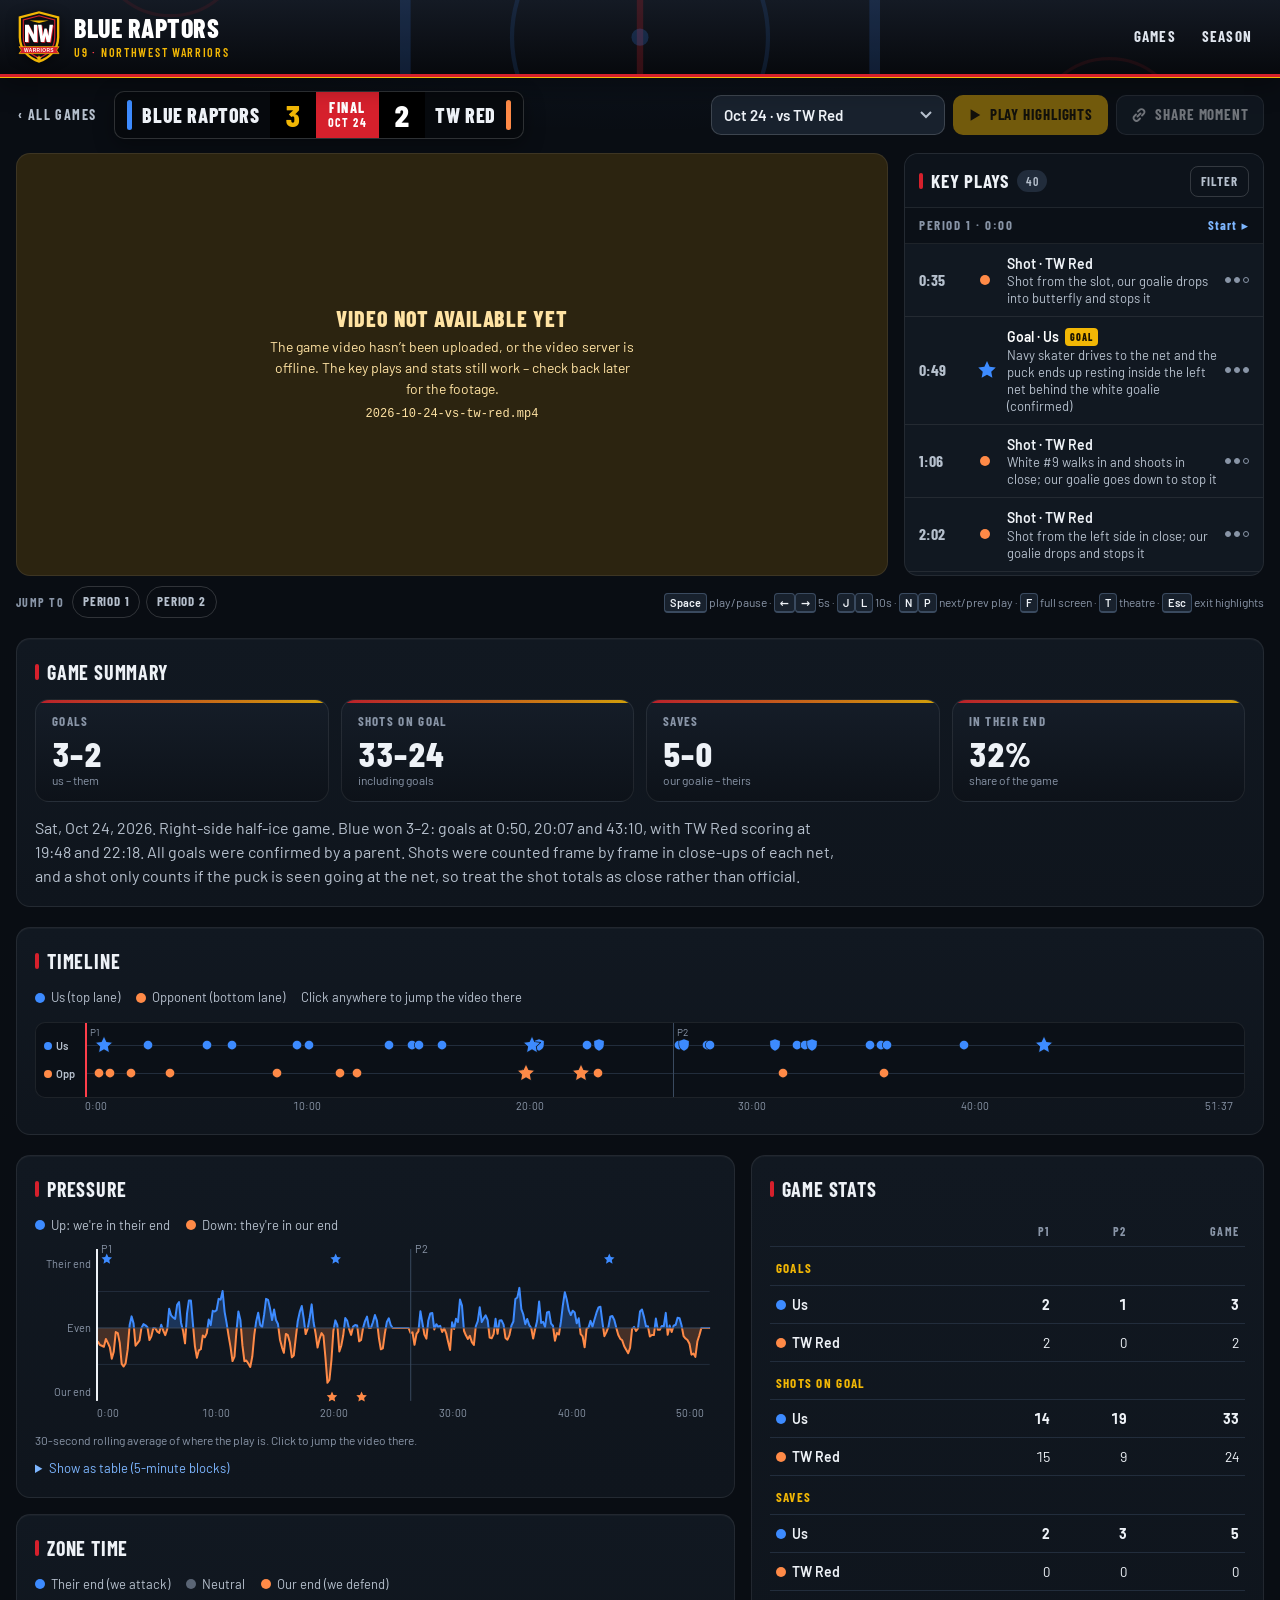
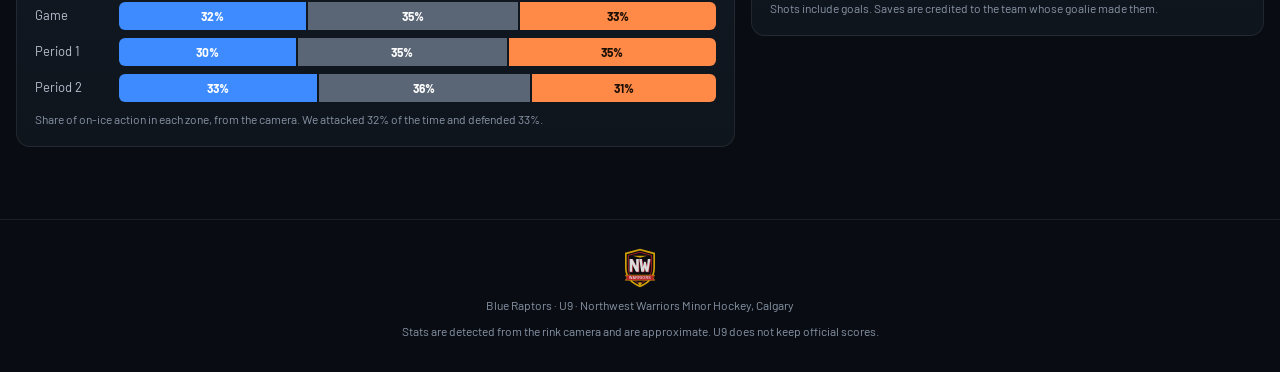
==== game.html @ 6d2de2be "Redesign playback and add Northwest Warriors branding Playback: - One control bar attached under the" ====
<!doctype html>
<html lang="en">
<head>
<meta charset="utf-8">
<meta name="viewport" content="width=device-width, initial-scale=1">
<meta name="color-scheme" content="dark">
<meta name="theme-color" content="#07090d">
<title>Game · Blue Raptors</title>
<link rel="icon" type="image/svg+xml" href="img/nw-warriors-logo.svg">
<link rel="preconnect" href="https://fonts.googleapis.com">
<link rel="preconnect" href="https://fonts.gstatic.com" crossorigin>
<link rel="stylesheet" href="https://fonts.googleapis.com/css2?family=Barlow+Condensed:wght@500;600;700;800&amp;family=Barlow:wght@400;500;600;700&amp;display=swap">
<link rel="stylesheet" href="css/style.css">
</head>
<body class="page-game">
<header class="site-header">
  <div class="wrap-wide">
    <a class="brand" href="./">
      <img class="crest" src="img/nw-warriors-logo.svg" alt="Northwest Warriors" width="46" height="54">
      <span class="brand-text">
        <span class="brand-team" data-team-name>Blue Raptors</span>
        <span class="brand-sub">U9<span class="dot">&middot;</span>Northwest Warriors</span>
      </span>
    </a>
    <nav class="nav" aria-label="Main">
      <a href="./">Games</a>
      <a href="season.html">Season</a>
    </nav>
  </div>
</header>
<main id="main" class="game-main">
  <h1 class="sr-only" id="game-title">Game</h1>
  <div class="gamebar wrap-wide">
    <a class="back" href="./">&lsaquo; All games</a>
    <div class="scorebug" id="scorebug" aria-label="Score"></div>
    <div class="gamebar-actions">
      <label class="picker"><span class="sr-only">Choose a game</span><select id="game-pick"></select></label>
      <button class="btn gold" id="btn-hl" type="button"><svg width="14" height="14" viewBox="0 0 16 16" aria-hidden="true"><path d="M3 1.5v13L14 8z" fill="currentColor"/></svg><span><span class="t-long">Play </span>highlights</span></button>
      <button class="btn" id="btn-share" type="button" title="Copy a link to this moment"><svg width="16" height="16" viewBox="0 0 16 16" aria-hidden="true"><path d="M6.5 9.5l3-3M7 4.5l1.5-1.5a2.8 2.8 0 014 4L11 8.5M9 11.5L7.5 13a2.8 2.8 0 01-4-4L5 7.5" fill="none" stroke="currentColor" stroke-width="1.8" stroke-linecap="round"/></svg><span class="t-long">Share moment</span><span class="sr-only">Share this moment</span></button>
    </div>
  </div>
  <div id="game-root">
    <div class="wrap-wide stage-wrap">
      <div class="stage" id="stage">
        <div class="stage-main" id="stage-main">
          <div id="player-box"></div>
          <div class="hl-bar" id="hl-bar" role="region" aria-label="Highlights">
            <div class="hl-text" id="hl-text" aria-live="polite"></div>
            <button class="btn" id="hl-prev" type="button">&lsaquo; Prev</button>
            <button class="btn" id="hl-next" type="button">Next &rsaquo;</button>
            <button class="btn gold" id="hl-stop" type="button">Back to full game</button>
            <div class="hl-progress"><i id="hl-prog"></i></div>
          </div>
        </div>
        <aside class="plays" aria-labelledby="ev-h">
          <div class="plays-inner">
            <div class="plays-head">
              <h2 id="ev-h">Key plays <span class="pill" id="ev-count"></span></h2>
              <details class="filter-pop" id="filter-pop"><summary>Filter <i class="dotf"></i></summary><div class="filters" id="filters"></div></details>
            </div>
            <div class="event-scroll" id="events"></div>
          </div>
        </aside>
      </div>
      <div class="stage-foot">
        <div class="jumps" id="jumps"></div>
        <p class="kbd-hint"><kbd>Space</kbd> play/pause &middot; <kbd>&larr;</kbd><kbd>&rarr;</kbd> 5s &middot; <kbd>J</kbd><kbd>L</kbd> 10s &middot; <kbd>N</kbd><kbd>P</kbd> next/prev play &middot; <kbd>F</kbd> full screen &middot; <kbd>T</kbd> theatre &middot; <kbd>Esc</kbd> exit highlights</p>
      </div>
    </div>
    <div class="wrap-wide">
      <section class="card section summary-card" aria-labelledby="sum-h">
        <h2 id="sum-h">Game summary</h2>
        <div class="tiles analytics" id="sum-tiles"></div>
        <p class="summary-text" id="game-sub"></p>
      </section>
      <div class="analytics">
        <section class="card section" aria-labelledby="tl-h">
          <h2 id="tl-h">Timeline</h2>
          <div class="legend"><span><i class="key us"></i>Us (top lane)</span><span><i class="key them"></i>Opponent (bottom lane)</span><span>Click anywhere to jump the video there</span></div>
          <div class="timeline-wrap">
            <div class="timeline" id="timeline" aria-label="Game timeline. Click to jump."></div>
            <div class="timeline-axis tnum" id="timeline-axis" aria-hidden="true"></div>
          </div>
        </section>
        <div class="game-layout section">
          <div class="col">
            <section class="card" aria-labelledby="pr-h">
              <h2 id="pr-h">Pressure</h2>
              <div class="legend"><span><i class="key us"></i>Up: we're in their end</span><span><i class="key them"></i>Down: they're in our end</span></div>
              <div class="chart" id="pressure"></div>
              <p class="chart-note">30-second rolling average of where the play is. Click to jump the video there.</p>
              <details class="data-table"><summary>Show as table (5-minute blocks)</summary><div class="table-scroll" id="pressure-table"></div></details>
            </section>
            <section class="card" aria-labelledby="zn-h">
              <h2 id="zn-h">Zone time</h2>
              <div class="legend"><span><i class="key us"></i>Their end (we attack)</span><span><i class="key neutral"></i>Neutral</span><span><i class="key them"></i>Our end (we defend)</span></div>
              <div id="zones"></div>
            </section>
          </div>
          <section class="card" aria-labelledby="st-h">
            <h2 id="st-h">Game stats</h2>
            <div class="table-scroll" id="stats"></div>
            <p class="chart-note">Shots include goals. Saves are credited to the team whose goalie made them.</p>
          </section>
        </div>
      </div>
    </div>
  </div>
</main>
<div class="toast" id="toast" role="status" aria-live="polite"></div>
<footer class="footer">
  <img src="img/nw-warriors-logo.svg" alt="" width="34" height="40">
  <span>Blue Raptors &middot; U9 &middot; Northwest Warriors Minor Hockey, Calgary</span>
  <span>Stats are detected from the rink camera and are approximate. U9 does not keep official scores.</span>
</footer>
<script src="js/common.js"></script>
<script src="js/game.js"></script>
</body>
</html>
---- css/style.css ----
/* Blue Raptors U9 · Northwest Warriors - one stylesheet, a deliberate dark "arena" theme.
   Brand: Warriors black / red / gold, with the team's blue for "us" in every chart. */
:root {
  color-scheme: dark;
  --page: #090d13;
  --surface: #111821;
  --surface-2: #18212d;
  --surface-3: #212c3b;
  --ink: #eef2f7;
  --ink-2: #b6c0cd;
  --muted: #8995a7;          /* 5.6:1 on --surface */
  --grid: #222d3c;
  --axis: #3a4a5f;
  --border: rgba(255, 255, 255, 0.08);
  --border-2: rgba(255, 255, 255, 0.16);
  --us: #3d8bff;             /* our team (blue)  - categorical slot 1 */
  --them: #ff8a47;           /* opponent         - categorical slot 2 */
  --us-wash: rgba(61, 139, 255, 0.26);
  --them-wash: rgba(255, 138, 71, 0.22);
  --neutral-zone: #5a6575;
  --red: #d6202c;            /* Warriors red */
  --red-hi: #ff3e4a;
  --gold: #f2b705;           /* Warriors gold */
  --gold-ink: #1b1400;
  --accent: #7db6ff;         /* links */
  --accent-ink: #06101f;
  --focus: #f2b705;
  --warn-bg: #2c2410;
  --warn-ink: #ffe3a3;
  --radius: 14px;
  --radius-sm: 10px;
  --gutter: 16px;
  --font: "Barlow", system-ui, -apple-system, "Segoe UI", Roboto, sans-serif;
  --display: "Barlow Condensed", "Arial Narrow", "Roboto Condensed", system-ui, sans-serif;
  /* faint rink markings: centre red line, blue lines and the centre faceoff circle */
  --rink: url("data:image/svg+xml,%3Csvg xmlns='http://www.w3.org/2000/svg' viewBox='0 0 1200 400' preserveAspectRatio='xMidYMid slice'%3E%3Cg fill='none' stroke-width='6'%3E%3Cpath d='M600 0v400' stroke='%23d6202c' stroke-opacity='.22'/%3E%3Cpath d='M380 0v400M820 0v400' stroke='%233d8bff' stroke-opacity='.16' stroke-width='10'/%3E%3Ccircle cx='600' cy='200' r='120' stroke='%233d8bff' stroke-opacity='.12' stroke-width='4'/%3E%3Ccircle cx='600' cy='200' r='8' fill='%233d8bff' fill-opacity='.2' stroke='none'/%3E%3Ccircle cx='160' cy='110' r='70' stroke='%23d6202c' stroke-opacity='.1' stroke-width='3'/%3E%3Ccircle cx='1040' cy='290' r='70' stroke='%23d6202c' stroke-opacity='.1' stroke-width='3'/%3E%3C/g%3E%3C/svg%3E");
}

* { box-sizing: border-box; }
html { -webkit-text-size-adjust: 100%; }
body {
  margin: 0;
  color: var(--ink);
  font: 16px/1.5 var(--font);
  background:
    radial-gradient(1100px 420px at 50% -160px, rgba(61, 139, 255, .13), transparent 70%),
    var(--page);
  background-repeat: no-repeat;
  overflow-x: clip;
  min-height: 100vh;
}
a { color: var(--accent); }
:focus-visible { outline: 2px solid var(--focus); outline-offset: 2px; }
.wrap { max-width: 1200px; margin: 0 auto; padding: 0 var(--gutter); }
.wrap-wide { max-width: 1840px; margin: 0 auto; padding: 0 var(--gutter); }
.sr-only { position: absolute; width: 1px; height: 1px; overflow: hidden; clip: rect(0 0 0 0); white-space: nowrap; }
.tnum { font-variant-numeric: tabular-nums; }
button { font-family: inherit; }

/* ---------- header band ---------- */
.site-header {
  position: relative;
  color: #fff;
  background: var(--rink) center / cover no-repeat, linear-gradient(180deg, #141a24 0%, #07090d 100%);
  border-bottom: 3px solid var(--red);
  box-shadow: 0 1px 0 var(--gold), 0 8px 24px rgba(0, 0, 0, .35);
}
.site-header .wrap, .site-header .wrap-wide { display: flex; align-items: center; gap: 12px; padding-top: 10px; padding-bottom: 10px; }
.brand { display: flex; align-items: center; gap: 12px; color: inherit; text-decoration: none; min-width: 0; }
.brand .crest { flex: none; width: 46px; height: auto; filter: drop-shadow(0 2px 6px rgba(0, 0, 0, .5)); }
.brand-text { display: flex; flex-direction: column; min-width: 0; line-height: 1; }
.brand-team { font: 800 26px/1 var(--display); text-transform: uppercase; letter-spacing: .02em; white-space: nowrap; }
.brand-sub { font: 600 12px/1.2 var(--display); text-transform: uppercase; letter-spacing: .14em; color: var(--gold); margin-top: 4px; white-space: nowrap; }
.brand-sub .dot { color: var(--red-hi); padding: 0 4px; }
.nav { margin-left: auto; display: flex; gap: 2px; }
.nav a { color: #dfe5ee; text-decoration: none; padding: 8px 12px; border-radius: 8px; font: 700 15px/1 var(--display); text-transform: uppercase; letter-spacing: .08em; }
.nav a:hover { background: rgba(255, 255, 255, .08); color: #fff; }
.nav a[aria-current="page"] { color: #fff; box-shadow: inset 0 -3px 0 var(--red); border-radius: 8px 8px 0 0; }
@media (max-width: 520px) {
  .brand { gap: 8px; }
  .brand .crest { width: 36px; }
  .brand-team { font-size: 20px; }
  .brand-sub { font-size: 10.5px; letter-spacing: .1em; }
  .nav a { padding: 8px 7px; font-size: 13px; letter-spacing: .05em; }
}

/* ---------- type ---------- */
main { padding: 20px 0 48px; }
h1, h2, h3 { font-family: var(--display); text-transform: uppercase; letter-spacing: .02em; }
h1 { font-size: 40px; font-weight: 800; line-height: 1; margin: 0 0 6px; }
h2 { font-size: 20px; font-weight: 700; margin: 0 0 12px; letter-spacing: .04em; display: flex; align-items: center; gap: 8px; }
h2::before { content: ""; width: 4px; height: 16px; border-radius: 2px; background: var(--red); flex: none; }
h3 { font-size: 15px; margin: 0 0 8px; color: var(--ink-2); font-weight: 700; letter-spacing: .06em; }
.lede { color: var(--ink-2); margin: 0 0 20px; max-width: 70ch; }
.kicker { font: 700 13px/1.2 var(--display); text-transform: uppercase; letter-spacing: .16em; color: var(--gold); margin: 0 0 6px; }
.kicker a { color: inherit; text-decoration: none; }
.kicker a:hover { color: #fff; }

.card { background: linear-gradient(180deg, var(--surface) 0%, #0f151d 100%); border: 1px solid var(--border); border-radius: var(--radius); padding: 18px; min-width: 0; box-shadow: 0 1px 0 rgba(255, 255, 255, .03) inset; }
.section { margin-top: 20px; }
.grid-2 { display: grid; gap: 16px; grid-template-columns: minmax(0, 1fr); }
@media (min-width: 900px) { .grid-2 { grid-template-columns: minmax(0, 1fr) minmax(0, 1fr); } }

/* ---------- hero (home + season) ---------- */
.hero { position: relative; padding: 28px 0 8px; }
.hero h1 { font-size: clamp(38px, 6vw, 64px); }
.hero h1 .accent { color: var(--us); }
.hero .lede { font-size: 17px; }

/* ---------- stat tiles (scoreboard style) ---------- */
.tiles { display: grid; grid-template-columns: repeat(2, minmax(0, 1fr)); gap: 12px; }
@media (min-width: 760px) { .tiles { grid-template-columns: repeat(4, minmax(0, 1fr)); } }
.tile { position: relative; background: linear-gradient(180deg, #151d28, #0d1219); border: 1px solid var(--border); border-radius: var(--radius); padding: 14px 16px 12px; min-width: 0; overflow: hidden; }
.tile::after { content: ""; position: absolute; left: 0; right: 0; top: 0; height: 3px; background: linear-gradient(90deg, var(--red), var(--gold)); opacity: .85; }
.tile .label { font: 700 13px/1.2 var(--display); text-transform: uppercase; letter-spacing: .1em; color: var(--muted); }
.tile .value { font: 800 40px/1.05 var(--display); margin-top: 6px; font-variant-numeric: tabular-nums; letter-spacing: .01em; }
.tile .value .sep { color: var(--muted); font-weight: 500; padding: 0 4px; }
.tile .sub { font-size: 12px; color: var(--muted); }

/* team keys (identity is never colour alone: always paired with text) */
.key { display: inline-block; width: 10px; height: 10px; border-radius: 50%; vertical-align: baseline; margin-right: 6px; flex: none; }
.key.us { background: var(--us); }
.key.them { background: var(--them); }
.key.neutral { background: var(--neutral-zone); }
.key.line { width: 14px; height: 3px; border-radius: 2px; vertical-align: middle; }
.legend { display: flex; flex-wrap: wrap; gap: 6px 16px; font-size: 13px; color: var(--ink-2); margin: 0 0 8px; align-items: center; }
.legend span { display: inline-flex; align-items: center; }

/* ---------- game cards (scoreboards) ---------- */
.games { display: grid; gap: 16px; grid-template-columns: minmax(0, 1fr); }
@media (min-width: 760px) { .games { grid-template-columns: repeat(2, minmax(0, 1fr)); } }
.game-card { display: flex; flex-direction: column; padding: 0; overflow: hidden; text-decoration: none; color: inherit; transition: border-color .15s, transform .15s, box-shadow .15s; }
.game-card:hover { border-color: var(--border-2); transform: translateY(-2px); box-shadow: 0 10px 30px rgba(0, 0, 0, .4); }
.gc-top { display: flex; justify-content: space-between; align-items: center; gap: 8px; padding: 10px 16px; background: #0b1017; border-bottom: 1px solid var(--border); font: 700 13px/1.2 var(--display); text-transform: uppercase; letter-spacing: .1em; color: var(--ink-2); }
.gc-top .status { color: var(--gold); }
.gc-top .status.video { color: var(--ink-2); }
.gc-board { padding: 12px 16px 4px; }
.gc-row { display: grid; grid-template-columns: 6px minmax(0, 1fr) auto; align-items: center; gap: 12px; padding: 6px 0; }
.gc-row + .gc-row { border-top: 1px solid var(--border); }
.gc-row .bar { width: 6px; height: 30px; border-radius: 3px; }
.gc-row.us .bar { background: var(--us); }
.gc-row.them .bar { background: var(--them); }
.gc-row .name { font: 700 22px/1.1 var(--display); text-transform: uppercase; letter-spacing: .02em; overflow: hidden; text-overflow: ellipsis; white-space: nowrap; }
.gc-row .num { font: 800 38px/1 var(--display); font-variant-numeric: tabular-nums; min-width: 1.4em; text-align: center; padding: 2px 8px; border-radius: 8px; background: #070a0f; border: 1px solid var(--border); color: #fff; }
.gc-row.win .num { color: var(--gold); }
.gc-row .num.dim { color: var(--muted); font-size: 22px; padding: 8px; }
.gc-meta { display: flex; flex-wrap: wrap; gap: 6px; padding: 8px 16px 0; }
.gc-sum { font-size: 14px; color: var(--ink-2); margin: 10px 16px 0; display: -webkit-box; -webkit-line-clamp: 3; -webkit-box-orient: vertical; overflow: hidden; }
.gc-go { margin: auto 16px 16px; padding-top: 14px; }
.gc-go span { display: inline-flex; align-items: center; gap: 8px; font: 700 15px/1 var(--display); text-transform: uppercase; letter-spacing: .08em; color: #fff; background: var(--red); padding: 10px 14px; border-radius: 8px; }
.game-card:hover .gc-go span { background: var(--red-hi); }
.pill { display: inline-block; font-size: 12px; font-weight: 600; padding: 2px 9px; border-radius: 999px; background: var(--surface-3); color: var(--ink-2); line-height: 1.5; }

/* ---------- buttons / chips ---------- */
.btn { font: 700 15px/1 var(--display); text-transform: uppercase; letter-spacing: .06em; display: inline-flex; align-items: center; justify-content: center; gap: 8px; min-height: 40px; padding: 8px 14px; border-radius: var(--radius-sm); border: 1px solid var(--border-2); background: var(--surface-2); color: var(--ink); cursor: pointer; white-space: nowrap; text-decoration: none; }
.btn:hover { background: var(--surface-3); }
.btn.primary { background: var(--red); border-color: transparent; color: #fff; }
.btn.primary:hover { background: var(--red-hi); }
.btn.gold { background: var(--gold); border-color: transparent; color: var(--gold-ink); }
.btn.gold:hover { background: #ffc928; }
.btn:disabled { opacity: .45; cursor: not-allowed; }
.btn svg { flex: none; }
.chips { display: flex; flex-wrap: wrap; gap: 6px; }
.chip { font: inherit; font-size: 13px; display: inline-flex; align-items: center; gap: 6px; min-height: 32px; padding: 3px 10px; border-radius: 999px; border: 1px solid var(--border-2); background: transparent; color: var(--ink-2); cursor: pointer; }
.chip[aria-pressed="true"] { background: var(--surface-3); color: var(--ink); font-weight: 600; }
.chip[aria-pressed="false"] { opacity: .55; text-decoration: line-through; }
.chip svg { flex: none; }
.filters { display: flex; flex-direction: column; gap: 8px; }
.filters .row { display: flex; gap: 8px; align-items: center; flex-wrap: wrap; }
.filters .row > .lbl { font: 700 12px/1 var(--display); color: var(--muted); text-transform: uppercase; letter-spacing: .1em; width: 44px; }

/* ================= game page ================= */
.game-main { padding-top: 14px; }
.gamebar { display: flex; align-items: center; gap: 12px 16px; flex-wrap: wrap; margin-bottom: 14px; }
.gamebar .back { font: 700 14px/1 var(--display); text-transform: uppercase; letter-spacing: .1em; color: var(--ink-2); text-decoration: none; padding: 8px 2px; }
.gamebar .back:hover { color: #fff; }
.gamebar-actions { margin-left: auto; display: flex; gap: 8px; align-items: center; flex-wrap: wrap; }
.picker select { font: 600 15px/1.2 var(--font); color: var(--ink); background: var(--surface-2); border: 1px solid var(--border-2); border-radius: var(--radius-sm); min-height: 40px; padding: 6px 34px 6px 12px; max-width: 280px; cursor: pointer; appearance: none; -webkit-appearance: none;
  background-image: url("data:image/svg+xml,%3Csvg xmlns='http://www.w3.org/2000/svg' width='12' height='8' viewBox='0 0 12 8'%3E%3Cpath d='M1 1l5 5 5-5' fill='none' stroke='%23b6c0cd' stroke-width='2'/%3E%3C/svg%3E");
  background-repeat: no-repeat; background-position: right 12px center; }
.picker select:hover { border-color: var(--axis); }

/* broadcast score bug */
.scorebug { display: flex; align-items: stretch; border-radius: 10px; overflow: hidden; border: 1px solid var(--border-2); background: #06090d; box-shadow: 0 6px 20px rgba(0, 0, 0, .35); min-width: 0; }
.sb-team { display: flex; align-items: center; gap: 10px; padding: 0 0 0 12px; min-width: 0; }
.sb-team.them { padding: 0 12px 0 0; }
.sb-team .sw { width: 5px; align-self: stretch; flex: none; margin: 8px 0; border-radius: 3px; }
.sb-team.us .sw { background: var(--us); }
.sb-team.them .sw { background: var(--them); }
.sb-name { font: 800 20px/1 var(--display); text-transform: uppercase; letter-spacing: .03em; white-space: nowrap; overflow: hidden; text-overflow: ellipsis; padding: 12px 0; }
.sb-name .short { display: none; }
@media (max-width: 420px) { .sb-name .full { display: none; } .sb-name .short { display: inline; } }
.sb-score { font: 800 30px/1 var(--display); font-variant-numeric: tabular-nums; min-width: 46px; text-align: center; padding: 8px 10px; background: #000; color: #fff; align-self: stretch; display: flex; align-items: center; justify-content: center; }
.sb-score.win { color: var(--gold); }
.sb-mid { display: flex; flex-direction: column; justify-content: center; align-items: center; padding: 4px 12px; background: var(--red); color: #fff; font: 700 12px/1.15 var(--display); text-transform: uppercase; letter-spacing: .12em; text-align: center; white-space: nowrap; }
.sb-mid b { font-size: 14px; font-weight: 800; }
.no-stats .sb-mid { background: var(--surface-3); }

/* stage: video + key plays side by side on desktop */
.stage { display: grid; gap: 16px; grid-template-columns: minmax(0, 1fr); }
.stage-main { min-width: 0; }
@media (min-width: 1000px) {
  .stage { grid-template-columns: minmax(0, 1fr) 360px; }
  .stage.theatre, .no-stats .stage { grid-template-columns: minmax(0, 1fr); }
  .stage .plays { position: relative; min-height: 360px; }
  .stage .plays-inner { position: absolute; inset: 0; }
  .stage.theatre .plays { min-height: 0; height: 440px; }
}
@media (min-width: 1500px) { .stage { grid-template-columns: minmax(0, 1fr) 400px; } }

/* the player */
.player { position: relative; background: #000; border-radius: var(--radius); overflow: hidden; display: flex; flex-direction: column; border: 1px solid var(--border); box-shadow: 0 18px 50px rgba(0, 0, 0, .5); }
.vwrap { position: relative; background: #000; line-height: 0; }
.player video { display: block; width: 100%; aspect-ratio: 1920 / 932; max-height: calc(100vh - 230px); min-height: 180px; object-fit: contain; background: #000; cursor: pointer; }
.player:fullscreen { border-radius: 0; border: 0; justify-content: center; }
.player:fullscreen .vwrap { flex: 1 1 auto; min-height: 0; display: flex; }
.player:fullscreen video { max-height: none; height: 100%; aspect-ratio: auto; }
.stage.hl-mode .player { border-color: var(--gold); box-shadow: 0 0 0 2px var(--gold), 0 18px 50px rgba(0, 0, 0, .5); }
.stage.hl-mode .vwrap::before { content: "HIGHLIGHTS"; position: absolute; z-index: 2; top: 12px; left: 12px; padding: 5px 10px; border-radius: 6px; background: var(--gold); color: var(--gold-ink); font: 800 13px/1 var(--display); letter-spacing: .12em; pointer-events: none; }
/* nothing ever dims or covers the picture on hover; overlays are small and non-interactive */
.osd { position: absolute; z-index: 3; top: 14px; left: 50%; transform: translateX(-50%); padding: 7px 12px; border-radius: 8px; background: rgba(0, 0, 0, .72); color: #fff; font: 700 16px/1 var(--display); letter-spacing: .06em; pointer-events: none; opacity: 0; transition: opacity .2s; white-space: nowrap; }
.osd.show { opacity: 1; }
.bigplay { position: absolute; z-index: 2; left: 50%; top: 50%; width: 76px; height: 76px; margin: -38px 0 0 -38px; border-radius: 50%; border: 2px solid rgba(255, 255, 255, .9); background: rgba(214, 32, 44, .92); color: #fff; display: grid; place-items: center; cursor: pointer; box-shadow: 0 8px 30px rgba(0, 0, 0, .5); }
.bigplay:hover { background: var(--red-hi); }
.bigplay[hidden] { display: none; }
.spinner { position: absolute; z-index: 2; right: 14px; top: 14px; width: 26px; height: 26px; border-radius: 50%; border: 3px solid rgba(255, 255, 255, .25); border-top-color: #fff; animation: spin .8s linear infinite; pointer-events: none; display: none; }
.player.waiting .spinner { display: block; }
@keyframes spin { to { transform: rotate(360deg); } }

/* control bar attached under the picture */
.vbar { background: linear-gradient(180deg, #0d1219, #080b10); padding: 4px 10px 8px; border-top: 1px solid rgba(255, 255, 255, .06); line-height: 1.2; }
.scrubwrap { position: relative; height: 30px; margin: 0 4px; }
.scrub-rail { position: absolute; left: 0; right: 0; top: 12px; height: 6px; border-radius: 3px; background: rgba(255, 255, 255, .16); overflow: hidden; pointer-events: none; }
.scrub-fill { position: absolute; left: 0; top: 0; bottom: 0; width: 0; background: linear-gradient(90deg, var(--red), var(--red-hi)); }
.scrub-gap { position: absolute; top: 0; bottom: 0; background: repeating-linear-gradient(135deg, rgba(0, 0, 0, .55) 0 3px, rgba(255, 255, 255, .06) 3px 6px); }
.scrub-ticks { position: absolute; left: 0; right: 0; top: 0; bottom: 0; pointer-events: none; }
.scrub-ticks i { position: absolute; top: 5px; width: 3px; height: 8px; margin-left: -1.5px; border-radius: 1.5px; }
.scrub-ticks i.us { background: var(--us); }
.scrub-ticks i.them { background: var(--them); }
.scrub-ticks i.goal { top: 1px; height: 12px; width: 4px; margin-left: -2px; box-shadow: 0 0 0 1px #000; }
.scrub-ticks i.goal::before { content: ""; position: absolute; left: 50%; top: -1px; width: 8px; height: 8px; margin-left: -4px; border-radius: 50%; background: var(--gold); box-shadow: 0 0 0 1.5px #000; }
.scrub { position: absolute; left: -8px; right: -8px; width: calc(100% + 16px); top: 4px; height: 22px; margin: 0; background: transparent; cursor: pointer; -webkit-appearance: none; appearance: none; touch-action: none; }
.scrub::-webkit-slider-runnable-track { height: 22px; background: transparent; }
.scrub::-moz-range-track { height: 22px; background: transparent; }
.scrub::-webkit-slider-thumb { -webkit-appearance: none; width: 16px; height: 16px; margin-top: 3px; border-radius: 50%; background: #fff; border: 3px solid var(--red); box-shadow: 0 1px 6px rgba(0, 0, 0, .6); }
.scrub::-moz-range-thumb { width: 12px; height: 12px; border-radius: 50%; background: #fff; border: 3px solid var(--red); }
.scrub:focus-visible { outline: none; }
.scrub:focus-visible::-webkit-slider-thumb { box-shadow: 0 0 0 3px var(--gold); }
.ctl { display: flex; align-items: center; gap: 4px; }
.ctl .spacer { flex: 1 1 auto; }
.vbtn { flex: none; display: inline-grid; place-items: center; min-width: 38px; height: 36px; padding: 0 6px; border: 0; border-radius: 8px; background: transparent; color: #e9eef5; cursor: pointer; font: 700 14px/1 var(--display); letter-spacing: .04em; }
.vbtn:hover { background: rgba(255, 255, 255, .1); color: #fff; }
.vbtn:disabled { opacity: .35; cursor: not-allowed; }
.vbtn.play { min-width: 44px; }
.vbtn svg { display: block; }
.vbtn .lbl { display: inline-flex; align-items: center; gap: 2px; }
.vbtn.speed { min-width: 46px; border: 1px solid rgba(255, 255, 255, .2); height: 28px; }
.now { font: 600 15px/1 var(--display); letter-spacing: .04em; color: #dfe5ee; padding: 0 8px; white-space: nowrap; font-variant-numeric: tabular-nums; }
.now .dur { color: #8f9bad; }
.now .per { color: var(--gold); margin-left: 8px; }
.sep-v { width: 1px; height: 20px; background: rgba(255, 255, 255, .14); margin: 0 4px; flex: none; }

/* highlights strip (inside the player, so it shows in full screen too) */
.hl-bar { display: none; position: relative; align-items: center; gap: 8px 10px; flex-wrap: wrap; padding: 10px 12px 12px; background: #120f05; border-top: 2px solid var(--gold); line-height: 1.3; }
.hl-bar.on { display: flex; }
.hl-bar .hl-text { flex: 1 1 220px; min-width: 0; font-size: 14px; color: var(--ink-2); }
.hl-bar .hl-text b { display: block; color: #fff; font: 700 16px/1.2 var(--display); text-transform: uppercase; letter-spacing: .04em; }
.hl-bar .hl-text .n { color: var(--gold); }
.hl-bar .btn { min-height: 36px; padding: 6px 12px; font-size: 14px; }
.hl-progress { position: absolute; left: 0; right: 0; bottom: 0; height: 3px; background: rgba(255, 255, 255, .08); }
.hl-progress i { display: block; height: 100%; width: 0; background: var(--gold); }

.stage-foot { display: flex; flex-wrap: wrap; align-items: center; gap: 8px 16px; margin-top: 10px; }
.jumps { display: flex; gap: 6px; align-items: center; flex-wrap: wrap; }
.jumps .lbl { font: 700 12px/1 var(--display); color: var(--muted); text-transform: uppercase; letter-spacing: .12em; margin-right: 2px; }
.jumps .chip { font: 700 13px/1 var(--display); text-transform: uppercase; letter-spacing: .06em; }
.kbd-hint { font-size: 12px; color: var(--muted); margin: 0 0 0 auto; }
kbd { font: 600 11px/1 var(--font); border: 1px solid var(--axis); border-bottom-width: 2px; border-radius: 4px; padding: 2px 5px; background: var(--surface-2); color: var(--ink); }
@media (hover: none), (max-width: 760px) { .kbd-hint { display: none; } }

.video-missing { aspect-ratio: 1920 / 932; display: flex; flex-direction: column; justify-content: center; align-items: center; text-align: center; gap: 6px; padding: 20px; border-radius: var(--radius); background: var(--warn-bg); color: var(--warn-ink); border: 1px solid var(--border); }
.video-missing strong { font: 800 22px/1.1 var(--display); text-transform: uppercase; letter-spacing: .04em; }
.video-missing p { margin: 0; max-width: 46ch; font-size: 14px; }
.video-missing code { font-size: 12px; word-break: break-all; }
@media (max-width: 480px) { .video-missing { aspect-ratio: auto; min-height: 180px; } }

/* key plays panel */
.plays-inner { display: flex; flex-direction: column; background: var(--surface); border: 1px solid var(--border); border-radius: var(--radius); overflow: clip; min-height: 0; }
.plays-head { display: flex; align-items: center; gap: 8px; padding: 12px 14px 10px; border-bottom: 1px solid var(--border); background: #0d131b; flex-wrap: wrap; }
.plays-head h2 { margin: 0; font-size: 19px; }
.filter-pop { margin-left: auto; position: relative; }
.filter-pop summary { list-style: none; cursor: pointer; font: 700 13px/1 var(--display); text-transform: uppercase; letter-spacing: .08em; color: var(--ink-2); padding: 8px 10px; border-radius: 8px; border: 1px solid var(--border-2); display: inline-flex; gap: 6px; align-items: center; }
.filter-pop summary::-webkit-details-marker { display: none; }
.filter-pop summary:hover { color: #fff; background: var(--surface-2); }
.filter-pop[open] summary { background: var(--surface-3); color: #fff; }
.filter-pop .filters { position: absolute; z-index: 20; right: 0; top: calc(100% + 6px); width: 300px; max-width: calc(100vw - 32px); padding: 12px; background: var(--surface-2); border: 1px solid var(--border-2); border-radius: 12px; box-shadow: 0 14px 40px rgba(0, 0, 0, .55); }
.filter-pop .dotf { width: 7px; height: 7px; border-radius: 50%; background: var(--gold); display: none; }
.filter-pop.filtered .dotf { display: inline-block; }
.event-scroll { flex: 1 1 auto; min-height: 0; overflow-y: auto; overscroll-behavior: contain; scrollbar-width: thin; scrollbar-color: var(--axis) transparent; }
.event-list { margin: 0; padding: 0; list-style: none; }
.period-head { position: sticky; top: 0; z-index: 1; display: flex; justify-content: space-between; align-items: center; gap: 8px; padding: 7px 14px; background: #0b1017; border-bottom: 1px solid var(--border); font: 700 13px/1 var(--display); text-transform: uppercase; letter-spacing: .12em; color: var(--muted); }
.period-head .pj { font: inherit; color: var(--accent); background: none; border: 0; cursor: pointer; padding: 4px 0; letter-spacing: .08em; }
.period-head .pj:hover { color: #fff; }
.ev { position: relative; display: grid; grid-template-columns: 50px 22px minmax(0, 1fr) auto; gap: 2px 8px; align-items: center; width: 100%; text-align: left; font: inherit; color: inherit; background: transparent; border: 0; border-bottom: 1px solid var(--border); padding: 9px 14px; cursor: pointer; }
.ev:hover { background: var(--surface-2); }
.ev.active { background: linear-gradient(90deg, rgba(242, 183, 5, .16), rgba(242, 183, 5, .04)); }
.ev.active::before { content: ""; position: absolute; left: 0; top: 0; bottom: 0; width: 4px; background: var(--gold); }
.ev.goal .what b { color: #fff; }
.ev .time { font: 700 16px/1 var(--display); letter-spacing: .02em; color: var(--ink-2); }
.ev.active .time { color: var(--gold); }
.ev .what { min-width: 0; line-height: 1.3; }
.ev .what b { font-size: 14px; font-weight: 600; }
.ev .what span { display: block; font-size: 13px; color: var(--ink-2); overflow-wrap: anywhere; }
.ev .tag { font: 800 10px/1 var(--display); letter-spacing: .1em; text-transform: uppercase; padding: 3px 5px; border-radius: 4px; background: var(--gold); color: var(--gold-ink); margin-left: 6px; vertical-align: 1px; }
.ev.goal .tag-goal { background: var(--gold); }
.conf { display: inline-flex; gap: 3px; align-items: center; }
.conf i { width: 6px; height: 6px; border-radius: 50%; border: 1px solid var(--muted); display: inline-block; }
.conf i.on { background: var(--muted); }
.empty { color: var(--muted); font-size: 14px; padding: 12px 14px; margin: 0; }

/* mobile: full-bleed sticky player, plays list flows in the page under it */
@media (max-width: 999px) {
  .stage-main { position: sticky; top: 0; z-index: 10; }
  .event-scroll { overflow: visible; }
  .period-head { top: var(--player-h, 0px); }
}
@media (max-width: 699px) {
  .stage-wrap { padding: 0; }
  .stage { gap: 12px; }
  .stage-main { margin: 0; }
  .player { border-radius: 0; border-left: 0; border-right: 0; box-shadow: 0 6px 20px rgba(0, 0, 0, .6); }
  .player video { max-height: 56vh; }
  .stage .plays, .stage-foot { margin: 0 var(--gutter); }
  .gamebar { gap: 10px; }
  .gamebar .back { display: none; }
  .scorebug { flex: 1 1 100%; }
  .sb-team { flex: 1 1 0; gap: 8px; padding-left: 8px; }
  .sb-team.them { justify-content: flex-end; padding: 0 8px 0 0; }
  .sb-name { font-size: 16px; letter-spacing: .01em; }
  .sb-score { font-size: 26px; min-width: 38px; padding: 6px 8px; }
  .sb-mid { padding: 4px 8px; }
  .sb-mid span { display: none; }
  .gamebar-actions { margin-left: 0; flex: 1 1 100%; flex-wrap: nowrap; }
  .picker { flex: 1 1 auto; min-width: 0; }
  .picker select { width: 100%; max-width: none; font-size: 14px; }
  .gamebar-actions .btn { padding: 8px 12px; }
  .gamebar-actions .btn .t-long { display: none; }
  .vbar { padding: 2px 6px 6px; }
  .vbtn { min-width: 36px; height: 36px; }
  .vbtn.skip .lbl small { display: none; }
  .now { font-size: 14px; padding: 0 4px; }
  .now .per { display: none; }
  .ev { grid-template-columns: 46px 20px minmax(0, 1fr); padding: 9px 12px; }
  .ev .conf { display: none; }
  .ctl .theatre { display: none; }
}
@media (max-width: 400px) {
  .vbtn { min-width: 32px; padding: 0 3px; }
  .vbtn.speed { min-width: 38px; }
  .sep-v { display: none; }
}

/* game notes / summary */
.summary-card .tiles { margin-bottom: 14px; }
.summary-card .tile .value { font-size: 34px; }
.summary-text { color: var(--ink-2); margin: 0; max-width: 90ch; }

/* ---------- timeline ---------- */
.timeline-wrap { margin-top: 14px; }
.timeline { position: relative; height: 76px; background: #0b1017; border: 1px solid var(--border); border-radius: 10px; cursor: pointer; touch-action: manipulation; user-select: none; }
.timeline .lane { position: absolute; left: 50px; right: 0; height: 1px; background: var(--grid); }
.timeline .lane-us { top: 22px; }
.timeline .lane-them { top: 50px; }
.timeline .lane-label { position: absolute; left: 8px; font-size: 11px; color: var(--ink-2); font-weight: 600; pointer-events: none; display: flex; align-items: center; }
.timeline .lane-label .key { margin-right: 4px; width: 8px; height: 8px; }
.timeline .track { position: absolute; left: 50px; right: 12px; top: 0; bottom: 0; }
.timeline .period-line { position: absolute; top: 0; bottom: 0; width: 1px; background: var(--axis); pointer-events: none; }
.timeline .period-label { position: absolute; top: 2px; font-size: 10px; color: var(--muted); pointer-events: none; padding-left: 4px; }
.timeline .progress { position: absolute; left: 0; top: 0; bottom: 0; background: rgba(255, 255, 255, .04); pointer-events: none; }
.timeline .playhead { position: absolute; top: 0; bottom: 0; width: 2px; margin-left: -1px; background: var(--red-hi); pointer-events: none; }
.marker { position: absolute; width: 24px; height: 24px; margin: -12px 0 0 -12px; padding: 0; border: 0; background: transparent; cursor: pointer; display: grid; place-items: center; }
.marker svg { display: block; transition: transform .1s; }
.marker:hover svg, .marker:focus-visible svg, .marker.active svg { transform: scale(1.35); }
.marker.goal { z-index: 3; }
.timeline-axis { position: relative; height: 18px; margin: 0 12px 0 50px; font-size: 11px; color: var(--muted); }
.timeline-axis span { position: absolute; transform: translateX(-50%); white-space: nowrap; }
.timeline-axis span:first-child { transform: none; }
.timeline-axis span:last-child { transform: translateX(-100%); }

/* tooltip (shared) */
.tip { position: fixed; z-index: 50; pointer-events: none; background: #1c2633; color: var(--ink); border: 1px solid var(--border-2); box-shadow: 0 8px 24px rgba(0, 0, 0, .5); border-radius: 8px; padding: 6px 9px; font-size: 13px; line-height: 1.35; max-width: 260px; opacity: 0; transition: opacity .08s; }
.tip.show { opacity: 1; }
.tip .tv { font-weight: 700; }
.tip .tl { color: var(--ink-2); }
.tip .row { display: flex; align-items: center; gap: 6px; }

/* toast */
.toast { position: fixed; z-index: 60; left: 50%; bottom: 22px; transform: translate(-50%, 20px); max-width: calc(100vw - 32px); display: flex; align-items: center; gap: 12px; padding: 10px 12px 10px 16px; border-radius: 12px; background: #1c2633; border: 1px solid var(--border-2); box-shadow: 0 14px 40px rgba(0, 0, 0, .55); color: var(--ink); font-size: 14px; opacity: 0; pointer-events: none; transition: opacity .2s, transform .2s; }
.toast.show { opacity: 1; transform: translate(-50%, 0); pointer-events: auto; }
.toast .btn { min-height: 32px; padding: 4px 10px; font-size: 13px; }
.toast input { font: 13px var(--font); width: min(360px, 60vw); background: var(--surface); color: var(--ink); border: 1px solid var(--border-2); border-radius: 6px; padding: 6px 8px; }

/* ---------- stats table ---------- */
.table-scroll { overflow-x: auto; }
table.stats { width: 100%; border-collapse: collapse; font-size: 14px; }
table.stats th, table.stats td { padding: 8px 6px; text-align: right; border-bottom: 1px solid var(--grid); font-variant-numeric: tabular-nums; white-space: nowrap; }
table.stats th:first-child, table.stats td:first-child { text-align: left; }
table.stats thead th { font: 700 12px/1.2 var(--display); color: var(--muted); text-transform: uppercase; letter-spacing: .1em; }
table.stats tbody th { font-weight: 600; }
table.stats td.us { font-weight: 700; }
table.stats tr.group th { padding-top: 14px; color: var(--gold); font: 700 13px/1.2 var(--display); text-transform: uppercase; letter-spacing: .1em; }
table.stats tbody tr:hover td, table.stats tbody tr:hover th { background: rgba(255, 255, 255, .02); }
@media (max-width: 480px) {
  table.stats { font-size: 13px; }
  table.stats th, table.stats td { padding: 6px 4px; }
  table.stats thead th { letter-spacing: 0; font-size: 11px; }
}

/* ---------- charts ---------- */
.chart { position: relative; width: 100%; }
.chart svg { display: block; width: 100%; height: auto; overflow: visible; }
.chart text { font-family: var(--font); }
.axis-text { fill: var(--muted); font-size: 11px; }
.grid-line { stroke: var(--grid); stroke-width: 1; }
.zero-line { stroke: var(--axis); stroke-width: 1; }
.chart-note { font-size: 12px; color: var(--muted); margin: 8px 0 0; }
.zone-bar { display: flex; gap: 2px; height: 28px; border-radius: 6px; overflow: hidden; }
.zone-bar > div { position: relative; min-width: 2px; display: flex; align-items: center; justify-content: center; font-size: 12px; font-weight: 700; color: #fff; }
.zone-bar > .z-our { background: var(--them); color: #1a0d04; }
.zone-bar > .z-neu { background: var(--neutral-zone); }
.zone-bar > .z-their { background: var(--us); }
.zone-row { display: grid; grid-template-columns: 74px minmax(0, 1fr); gap: 10px; align-items: center; margin-bottom: 8px; font-size: 13px; color: var(--ink-2); }
details.data-table { margin-top: 10px; font-size: 14px; }
details.data-table summary { cursor: pointer; color: var(--accent); font-size: 13px; }

.notice { padding: 12px 14px; border-radius: 10px; background: var(--warn-bg); color: var(--warn-ink); }
.footer { color: var(--muted); font-size: 12px; padding: 28px var(--gutter) 32px; text-align: center; border-top: 1px solid var(--border); margin-top: 24px; display: flex; flex-direction: column; align-items: center; gap: 8px; }
.footer img { width: 34px; height: auto; opacity: .85; }

/* game page lower sections */
.game-layout { display: grid; gap: 16px; grid-template-columns: minmax(0, 1fr); }
.game-layout .col { display: grid; gap: 16px; min-width: 0; }
@media (min-width: 1000px) { .game-layout { grid-template-columns: minmax(0, 1.4fr) minmax(0, 1fr); align-items: start; } }

/* Video-only games: no analytics panels, key plays or highlights. */
.no-stats .analytics, .no-stats #btn-hl, .no-stats .plays, .no-stats .ctl .kp, .no-stats .ctl .theatre, .no-stats .kbd-hint .kp { display: none; }
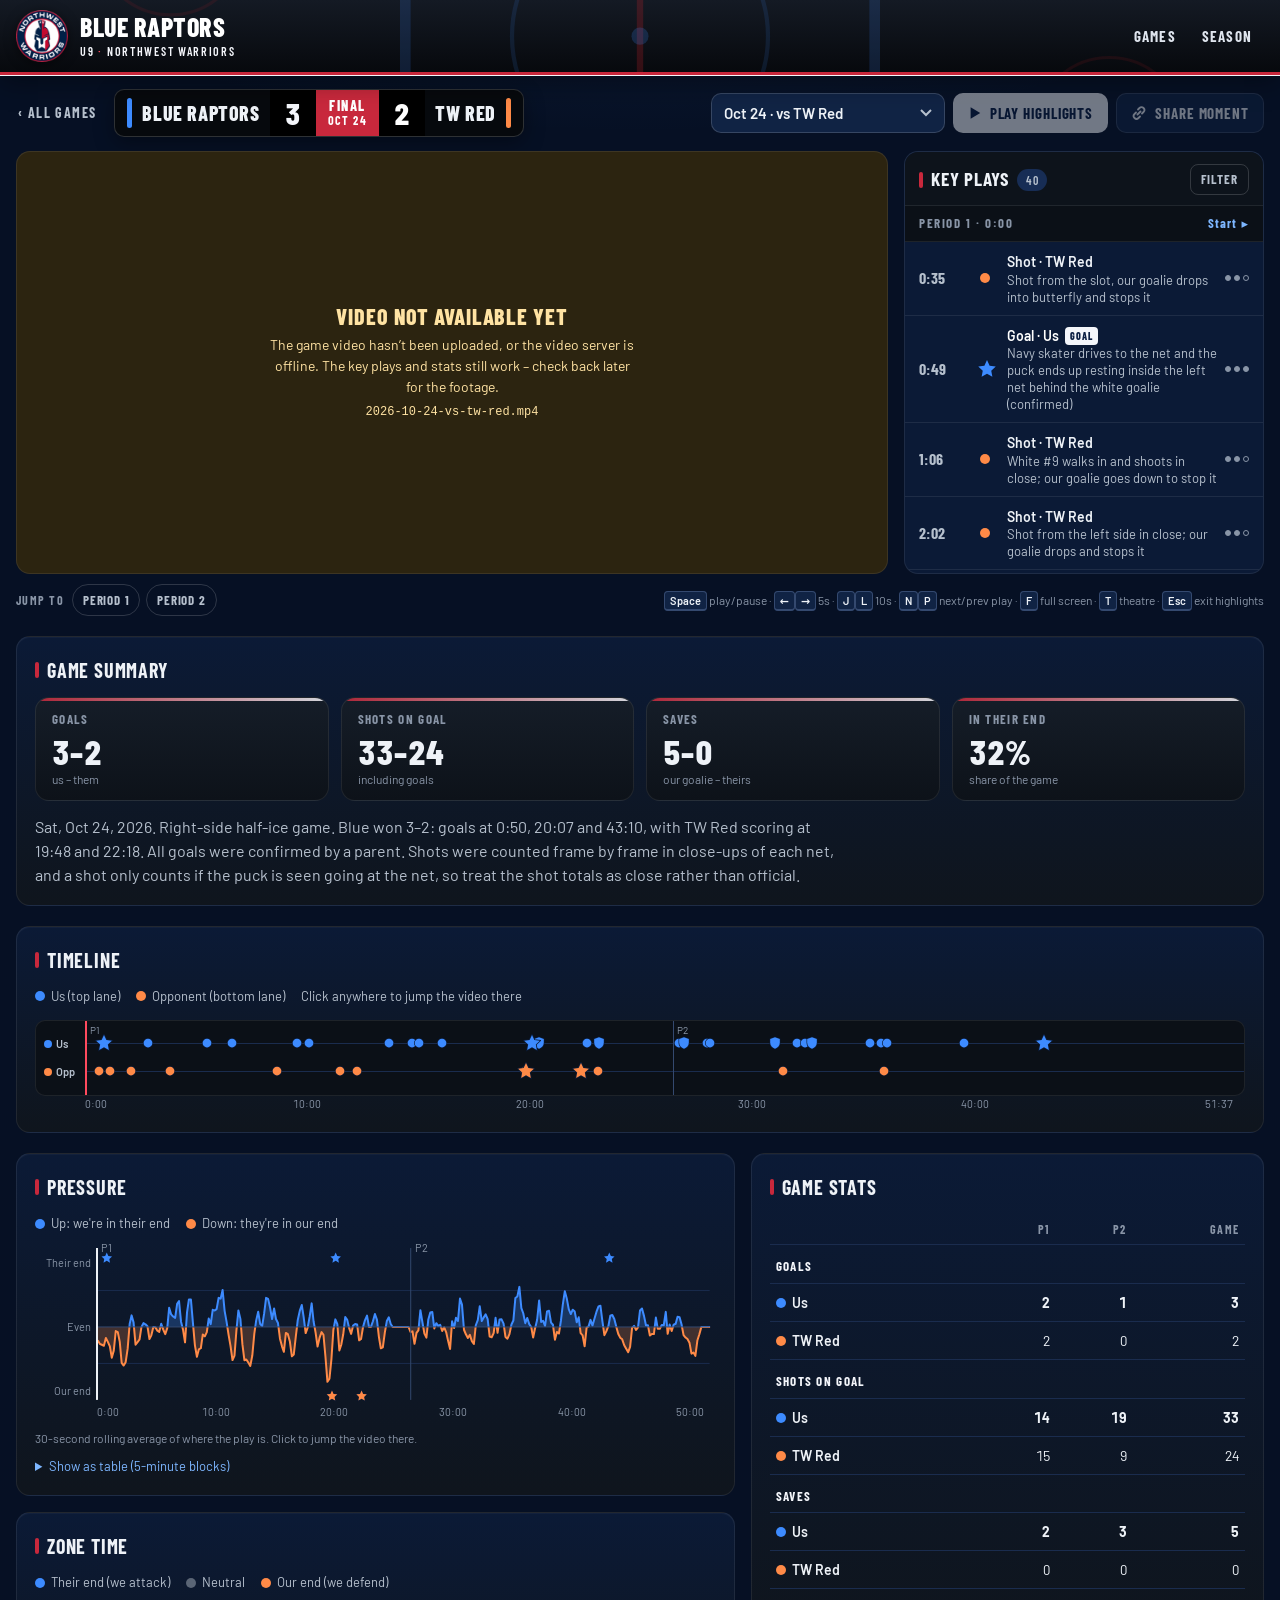
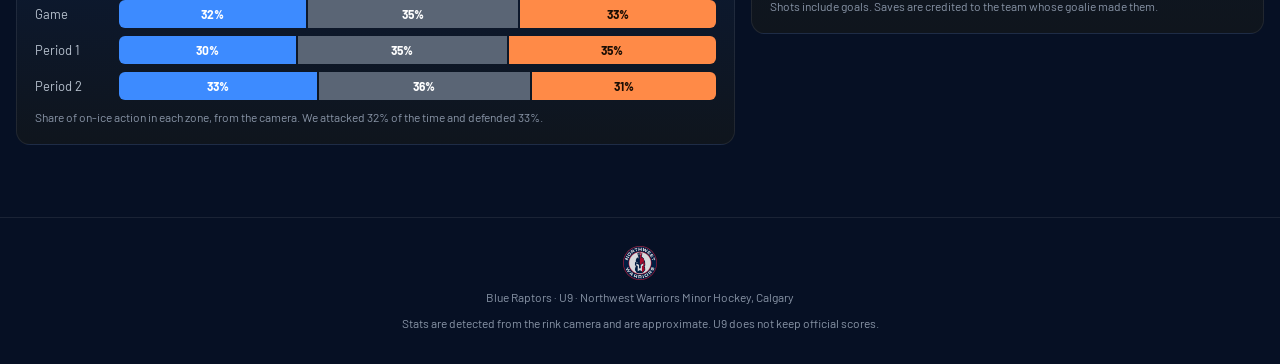
==== commit f91d2541: "Use the real Northwest Warriors logo and navy/red palette Co-Authored-By: Claude Opus 5.5 (1M contex" ====
--- a/game.html
+++ b/game.html
@@ -6,7 +6,7 @@
 <meta name="color-scheme" content="dark">
 <meta name="theme-color" content="#07090d">
 <title>Game · Blue Raptors</title>
-<link rel="icon" type="image/svg+xml" href="img/nw-warriors-logo.svg">
+<link rel="icon" type="image/png" href="img/favicon.png">
 <link rel="preconnect" href="https://fonts.googleapis.com">
 <link rel="preconnect" href="https://fonts.gstatic.com" crossorigin>
 <link rel="stylesheet" href="https://fonts.googleapis.com/css2?family=Barlow+Condensed:wght@500;600;700;800&amp;family=Barlow:wght@400;500;600;700&amp;display=swap">
@@ -16,7 +16,7 @@
 <header class="site-header">
   <div class="wrap-wide">
     <a class="brand" href="./">
-      <img class="crest" src="img/nw-warriors-logo.svg" alt="Northwest Warriors" width="46" height="54">
+      <img class="crest" src="img/nw-warriors-logo.png" alt="Northwest Warriors" width="52" height="52">
       <span class="brand-text">
         <span class="brand-team" data-team-name>Blue Raptors</span>
         <span class="brand-sub">U9<span class="dot">&middot;</span>Northwest Warriors</span>
@@ -109,7 +109,7 @@
 </main>
 <div class="toast" id="toast" role="status" aria-live="polite"></div>
 <footer class="footer">
-  <img src="img/nw-warriors-logo.svg" alt="" width="34" height="40">
+  <img src="img/nw-warriors-logo.png" alt="" width="38" height="38">
   <span>Blue Raptors &middot; U9 &middot; Northwest Warriors Minor Hockey, Calgary</span>
   <span>Stats are detected from the rink camera and are approximate. U9 does not keep official scores.</span>
 </footer>
--- a/css/style.css
+++ b/css/style.css
@@ -2,15 +2,15 @@
    Brand: Warriors black / red / gold, with the team's blue for "us" in every chart. */
 :root {
   color-scheme: dark;
-  --page: #090d13;
-  --surface: #111821;
-  --surface-2: #18212d;
-  --surface-3: #212c3b;
+  --page: #061024;
+  --surface: #0b1a36;
+  --surface-2: #102344;
+  --surface-3: #172d55;
   --ink: #eef2f7;
   --ink-2: #b6c0cd;
   --muted: #8995a7;          /* 5.6:1 on --surface */
-  --grid: #222d3c;
-  --axis: #3a4a5f;
+  --grid: #1a2c4e;
+  --axis: #34496f;
   --border: rgba(255, 255, 255, 0.08);
   --border-2: rgba(255, 255, 255, 0.16);
   --us: #3d8bff;             /* our team (blue)  - categorical slot 1 */
@@ -18,13 +18,13 @@
   --us-wash: rgba(61, 139, 255, 0.26);
   --them-wash: rgba(255, 138, 71, 0.22);
   --neutral-zone: #5a6575;
-  --red: #d6202c;            /* Warriors red */
-  --red-hi: #ff3e4a;
-  --gold: #f2b705;           /* Warriors gold */
-  --gold-ink: #1b1400;
+  --red: #c8283c;            /* Warriors red (logo) */
+  --red-hi: #ff4a5e;
+  --gold: #f4f6fb;           /* Warriors white: highlight accent */
+  --gold-ink: #0a1e43;
   --accent: #7db6ff;         /* links */
   --accent-ink: #06101f;
-  --focus: #f2b705;
+  --focus: #ffffff;
   --warn-bg: #2c2410;
   --warn-ink: #ffe3a3;
   --radius: 14px;
@@ -67,7 +67,7 @@
 }
 .site-header .wrap, .site-header .wrap-wide { display: flex; align-items: center; gap: 12px; padding-top: 10px; padding-bottom: 10px; }
 .brand { display: flex; align-items: center; gap: 12px; color: inherit; text-decoration: none; min-width: 0; }
-.brand .crest { flex: none; width: 46px; height: auto; filter: drop-shadow(0 2px 6px rgba(0, 0, 0, .5)); }
+.brand .crest { flex: none; width: 52px; height: auto; filter: drop-shadow(0 2px 6px rgba(0, 0, 0, .5)); }
 .brand-text { display: flex; flex-direction: column; min-width: 0; line-height: 1; }
 .brand-team { font: 800 26px/1 var(--display); text-transform: uppercase; letter-spacing: .02em; white-space: nowrap; }
 .brand-sub { font: 600 12px/1.2 var(--display); text-transform: uppercase; letter-spacing: .14em; color: var(--gold); margin-top: 4px; white-space: nowrap; }
@@ -78,7 +78,7 @@
 .nav a[aria-current="page"] { color: #fff; box-shadow: inset 0 -3px 0 var(--red); border-radius: 8px 8px 0 0; }
 @media (max-width: 520px) {
   .brand { gap: 8px; }
-  .brand .crest { width: 36px; }
+  .brand .crest { width: 40px; }
   .brand-team { font-size: 20px; }
   .brand-sub { font-size: 10.5px; letter-spacing: .1em; }
   .nav a { padding: 8px 7px; font-size: 13px; letter-spacing: .05em; }
@@ -303,7 +303,7 @@
 .period-head .pj:hover { color: #fff; }
 .ev { position: relative; display: grid; grid-template-columns: 50px 22px minmax(0, 1fr) auto; gap: 2px 8px; align-items: center; width: 100%; text-align: left; font: inherit; color: inherit; background: transparent; border: 0; border-bottom: 1px solid var(--border); padding: 9px 14px; cursor: pointer; }
 .ev:hover { background: var(--surface-2); }
-.ev.active { background: linear-gradient(90deg, rgba(242, 183, 5, .16), rgba(242, 183, 5, .04)); }
+.ev.active { background: linear-gradient(90deg, rgba(200, 40, 60, .22), rgba(200, 40, 60, .05)); }
 .ev.active::before { content: ""; position: absolute; left: 0; top: 0; bottom: 0; width: 4px; background: var(--gold); }
 .ev.goal .what b { color: #fff; }
 .ev .time { font: 700 16px/1 var(--display); letter-spacing: .02em; color: var(--ink-2); }
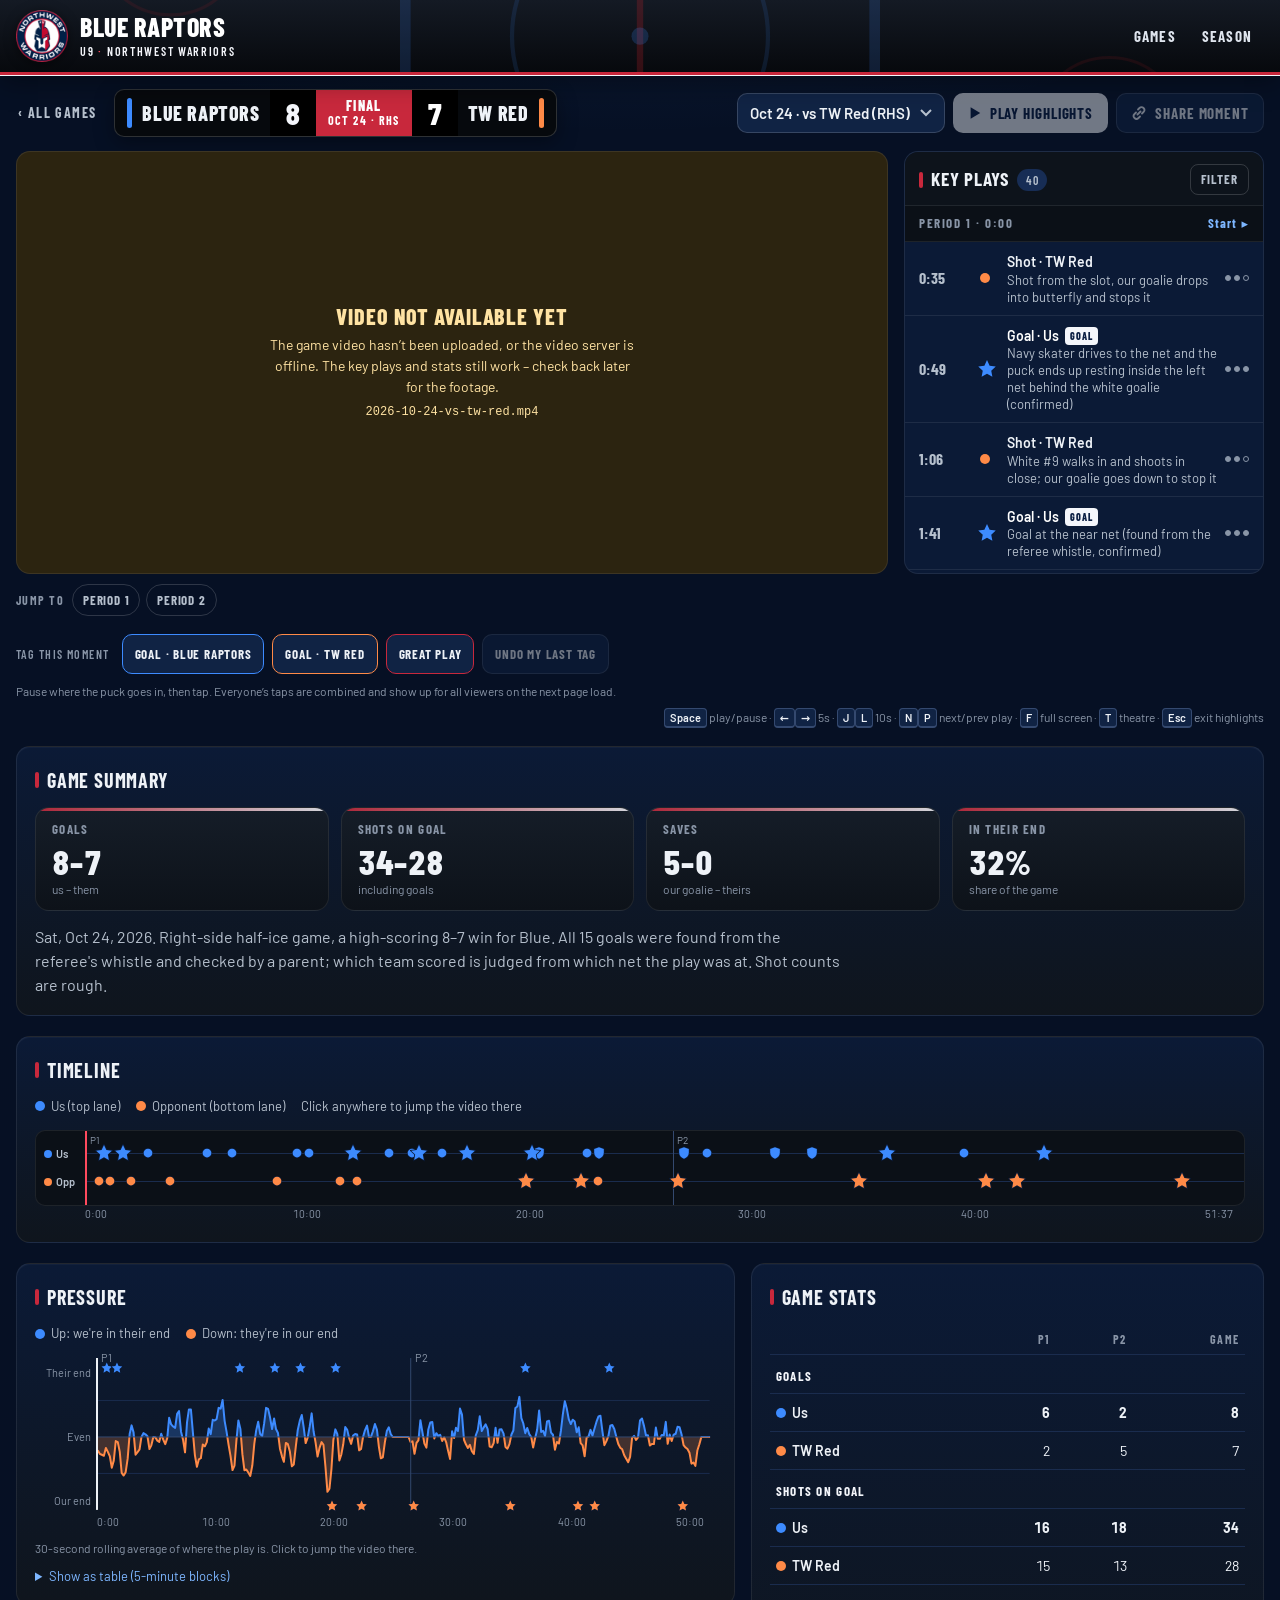
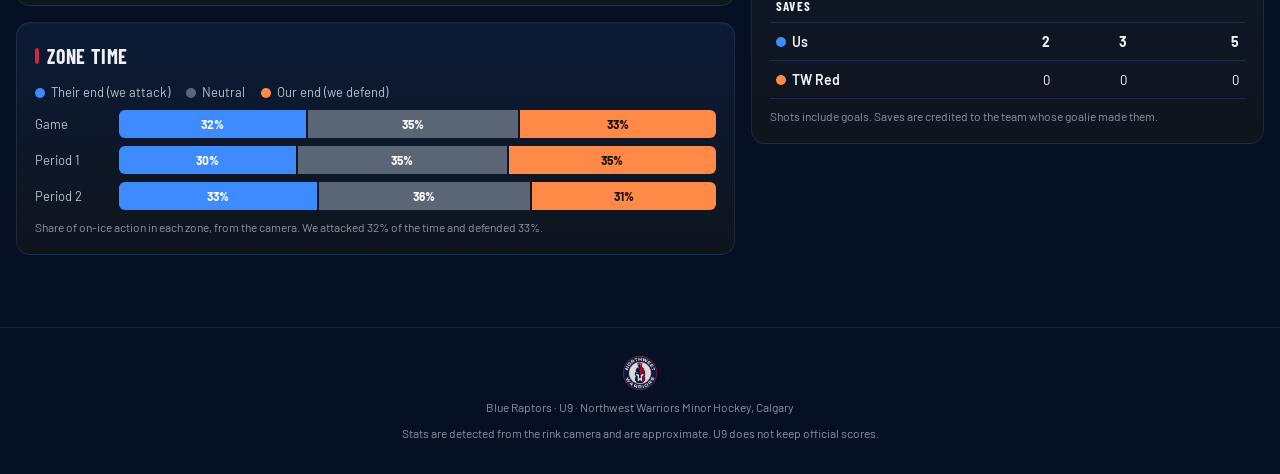
==== commit 0bd6e59f: "Parents can tag goals and great plays; taps are merged into goals for everyone Tags are stored by th" ====
--- a/game.html
+++ b/game.html
@@ -64,6 +64,7 @@
       </div>
       <div class="stage-foot">
         <div class="jumps" id="jumps"></div>
+        <div class="tagbar" id="tagbar"></div>
         <p class="kbd-hint"><kbd>Space</kbd> play/pause &middot; <kbd>&larr;</kbd><kbd>&rarr;</kbd> 5s &middot; <kbd>J</kbd><kbd>L</kbd> 10s &middot; <kbd>N</kbd><kbd>P</kbd> next/prev play &middot; <kbd>F</kbd> full screen &middot; <kbd>T</kbd> theatre &middot; <kbd>Esc</kbd> exit highlights</p>
       </div>
     </div>
--- a/css/style.css
+++ b/css/style.css
@@ -444,3 +444,13 @@
 
 /* Video-only games: no analytics panels, key plays or highlights. */
 .no-stats .analytics, .no-stats #btn-hl, .no-stats .plays, .no-stats .ctl .kp, .no-stats .ctl .theatre, .no-stats .kbd-hint .kp { display: none; }
+
+/* Parents' tag bar under the player */
+.tagbar { display: flex; flex-wrap: wrap; align-items: center; gap: 8px; margin: 10px 0 0; }
+.tagbar .lbl { font: 600 12px/1 var(--display); letter-spacing: .12em; text-transform: uppercase; color: var(--muted); margin-right: 4px; }
+.tagbar .btn.tag { font-size: 13px; padding: 6px 12px; }
+.tagbar .btn.tag.us { border-color: var(--us); }
+.tagbar .btn.tag.them { border-color: var(--them); }
+.tagbar .btn.tag.play { border-color: var(--red); }
+.tagbar .btn.tag:disabled { opacity: .45; cursor: default; }
+.tagbar .hint { flex-basis: 100%; font-size: 12px; color: var(--muted); }
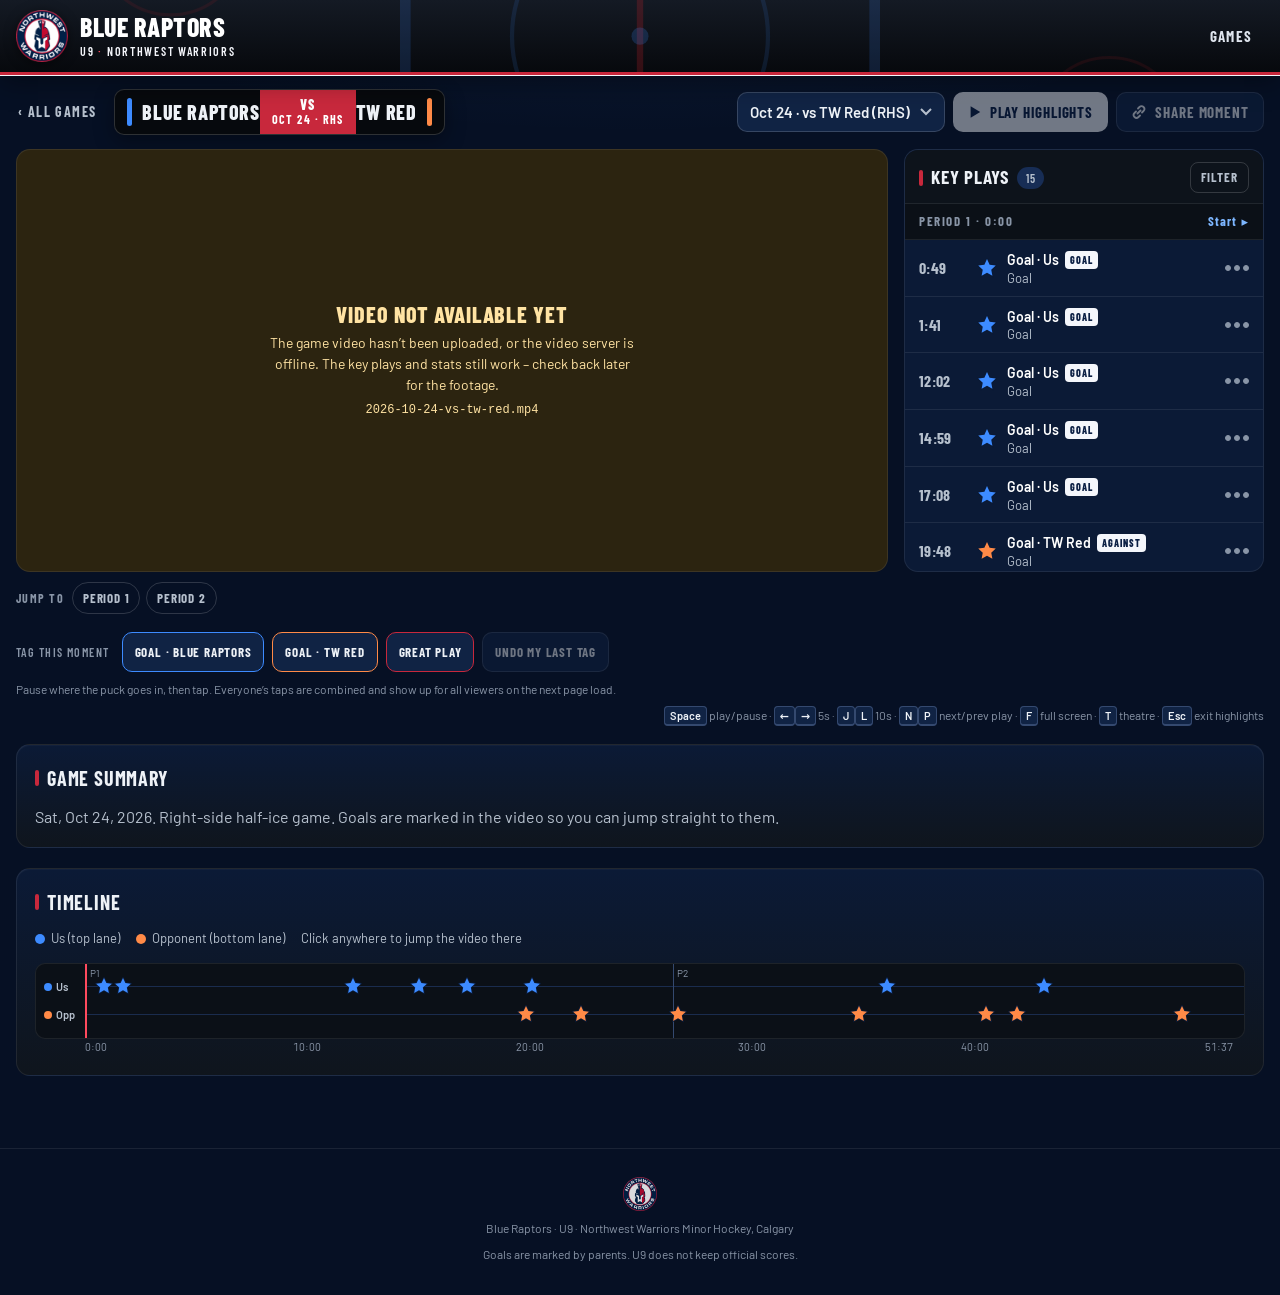
==== commit a7bf7aed: "Drop scores, shot counts and zone stats; goals are only marked in the video Removes score numbers, s" ====
--- a/game.html
+++ b/game.html
@@ -24,7 +24,6 @@
     </a>
     <nav class="nav" aria-label="Main">
       <a href="./">Games</a>
-      <a href="season.html">Season</a>
     </nav>
   </div>
 </header>
@@ -98,11 +97,6 @@
               <div id="zones"></div>
             </section>
           </div>
-          <section class="card" aria-labelledby="st-h">
-            <h2 id="st-h">Game stats</h2>
-            <div class="table-scroll" id="stats"></div>
-            <p class="chart-note">Shots include goals. Saves are credited to the team whose goalie made them.</p>
-          </section>
         </div>
       </div>
     </div>
@@ -112,7 +106,7 @@
 <footer class="footer">
   <img src="img/nw-warriors-logo.png" alt="" width="38" height="38">
   <span>Blue Raptors &middot; U9 &middot; Northwest Warriors Minor Hockey, Calgary</span>
-  <span>Stats are detected from the rink camera and are approximate. U9 does not keep official scores.</span>
+  <span>Goals are marked by parents. U9 does not keep official scores.</span>
 </footer>
 <script src="js/common.js"></script>
 <script src="js/game.js"></script>
--- a/css/style.css
+++ b/css/style.css
@@ -454,3 +454,6 @@
 .tagbar .btn.tag.play { border-color: var(--red); }
 .tagbar .btn.tag:disabled { opacity: .45; cursor: default; }
 .tagbar .hint { flex-basis: 100%; font-size: 12px; color: var(--muted); }
+
+/* Games without pixel-movement data: no pressure / zone panels or zone tile. */
+.no-activity .game-layout, .no-activity #sum-tiles { display: none; }
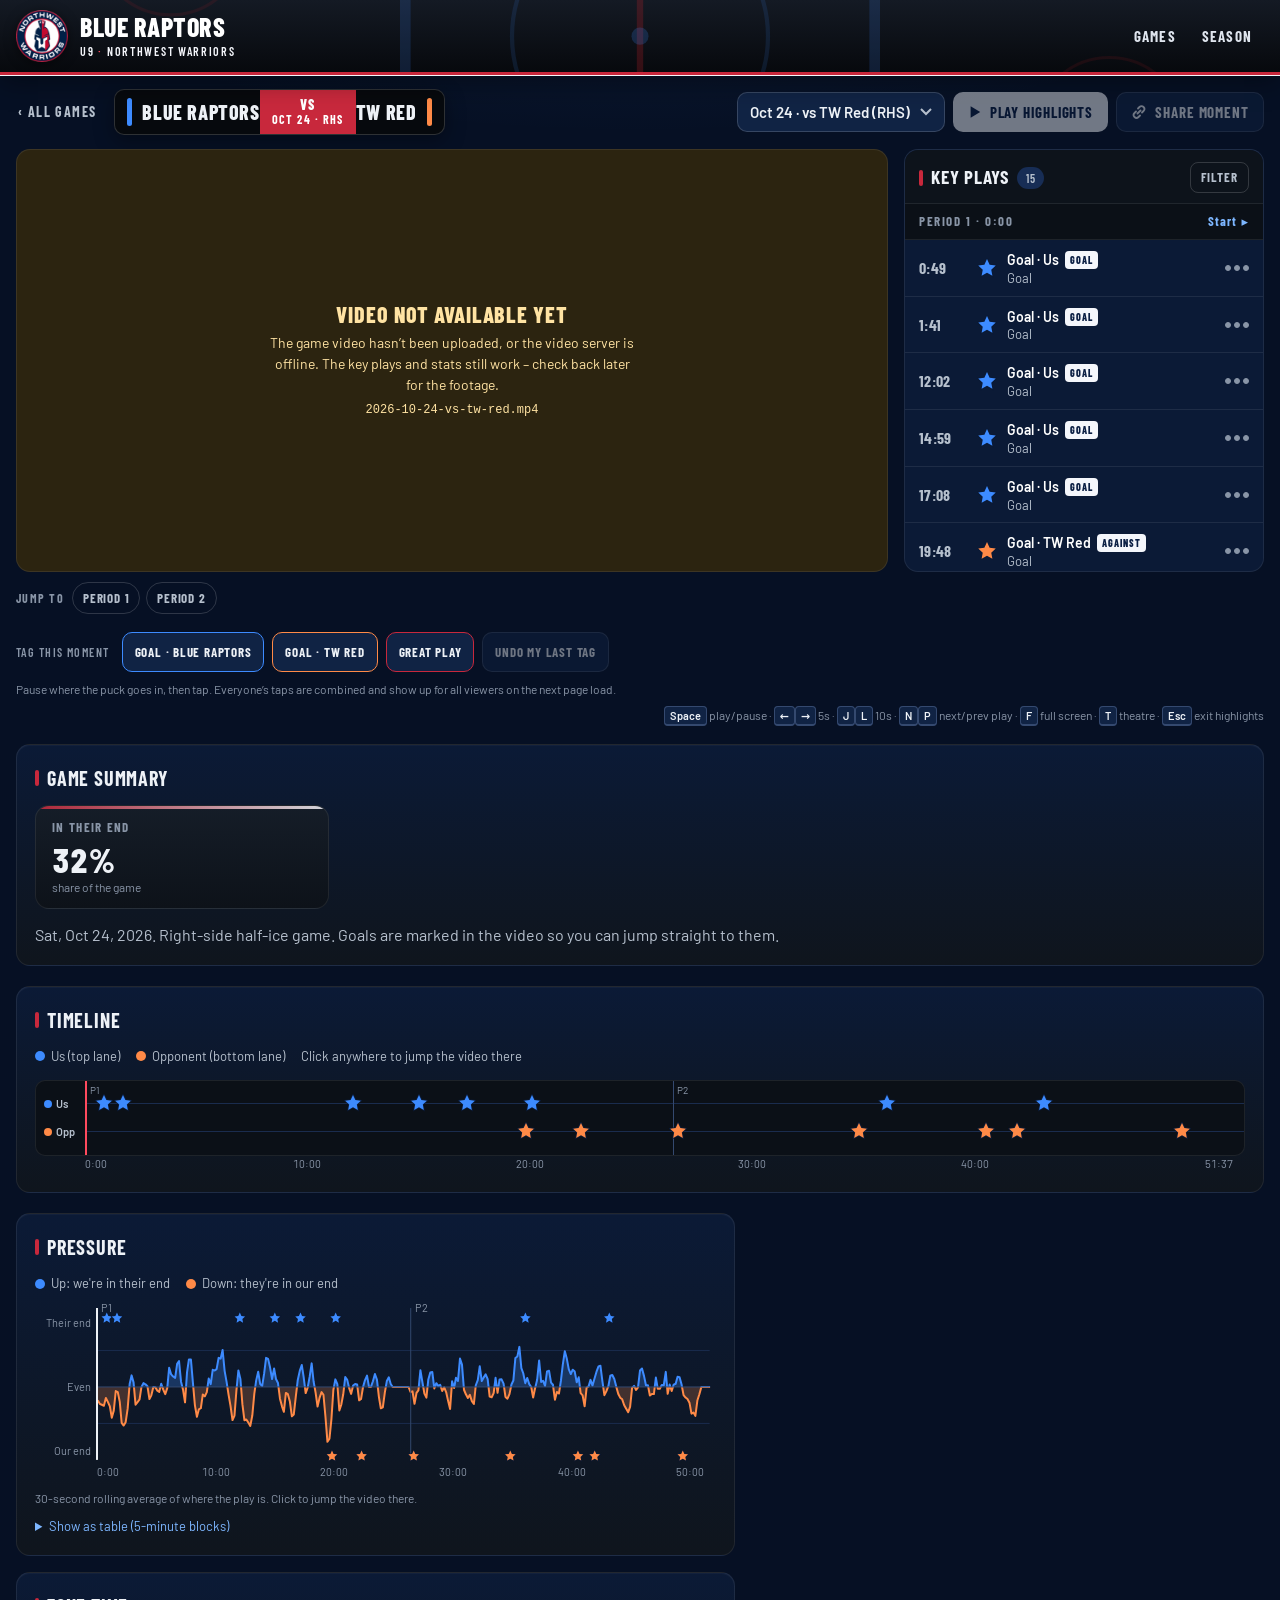
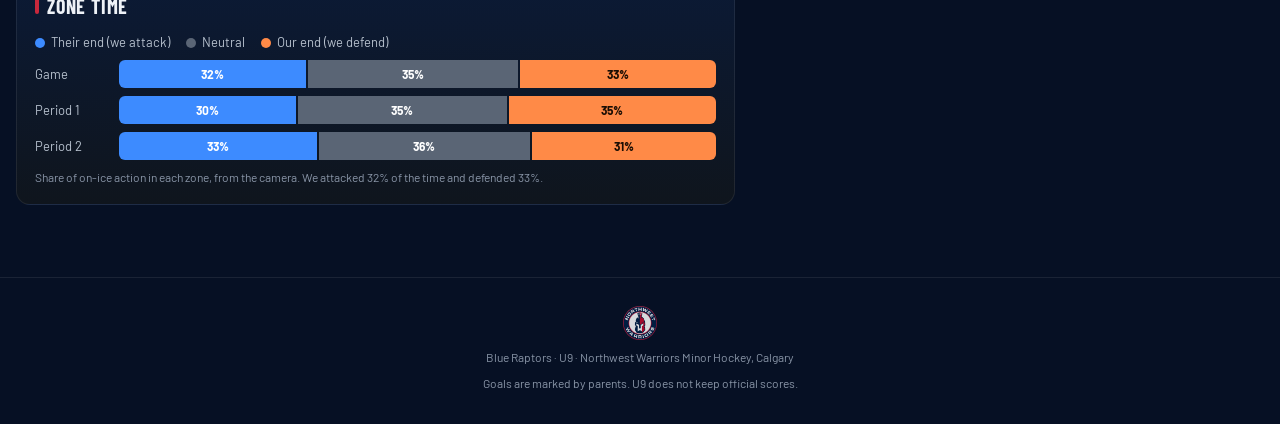
==== commit e76f82bc: "Restore pressure, zone time and possession on the right-side game Co-Authored-By: Claude Opus 5.5 (1" ====
--- a/game.html
+++ b/game.html
@@ -10,7 +10,7 @@
 <link rel="preconnect" href="https://fonts.googleapis.com">
 <link rel="preconnect" href="https://fonts.gstatic.com" crossorigin>
 <link rel="stylesheet" href="https://fonts.googleapis.com/css2?family=Barlow+Condensed:wght@500;600;700;800&amp;family=Barlow:wght@400;500;600;700&amp;display=swap">
-<link rel="stylesheet" href="css/style.css">
+<link rel="stylesheet" href="css/style.css?v=20261025b">
 </head>
 <body class="page-game">
 <header class="site-header">
@@ -24,6 +24,7 @@
     </a>
     <nav class="nav" aria-label="Main">
       <a href="./">Games</a>
+      <a href="season.html">Season</a>
     </nav>
   </div>
 </header>
@@ -108,7 +109,7 @@
   <span>Blue Raptors &middot; U9 &middot; Northwest Warriors Minor Hockey, Calgary</span>
   <span>Goals are marked by parents. U9 does not keep official scores.</span>
 </footer>
-<script src="js/common.js"></script>
-<script src="js/game.js"></script>
+<script src="js/common.js?v=20261025b"></script>
+<script src="js/game.js?v=20261025b"></script>
 </body>
 </html>
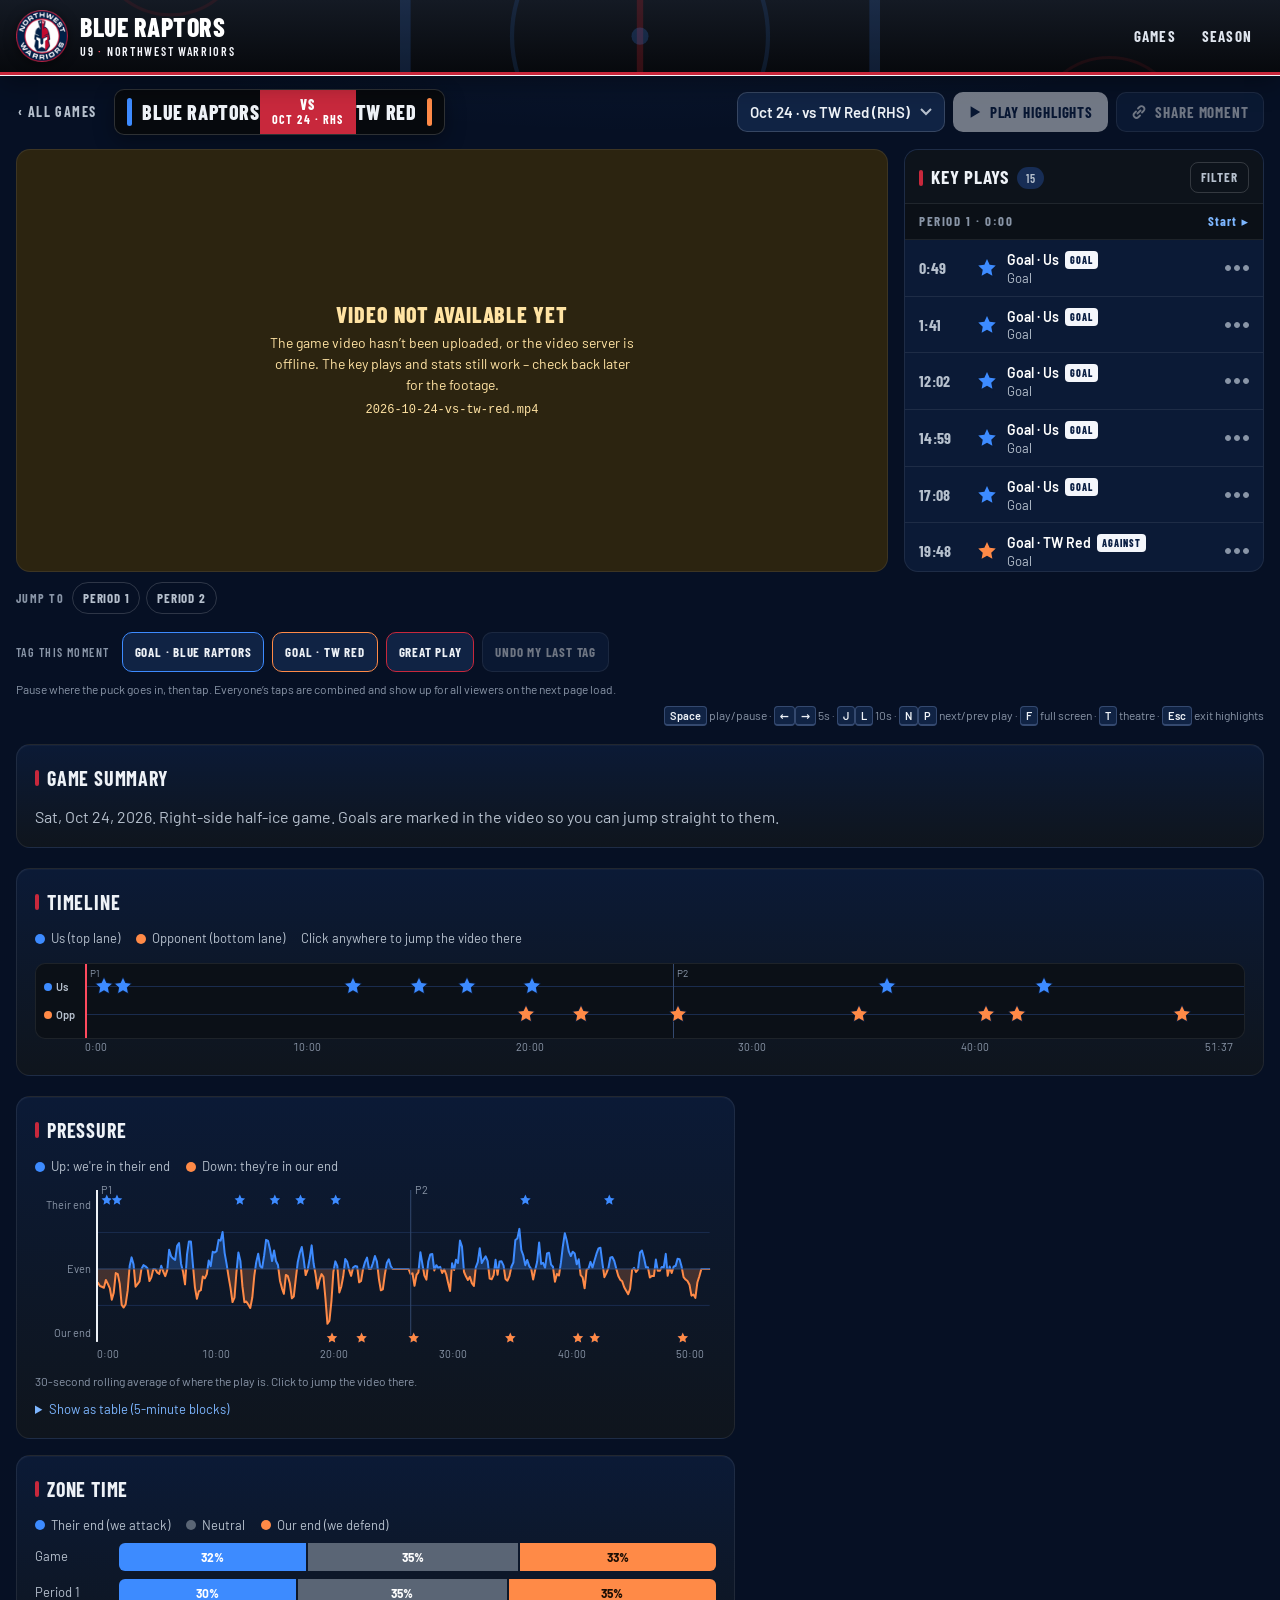
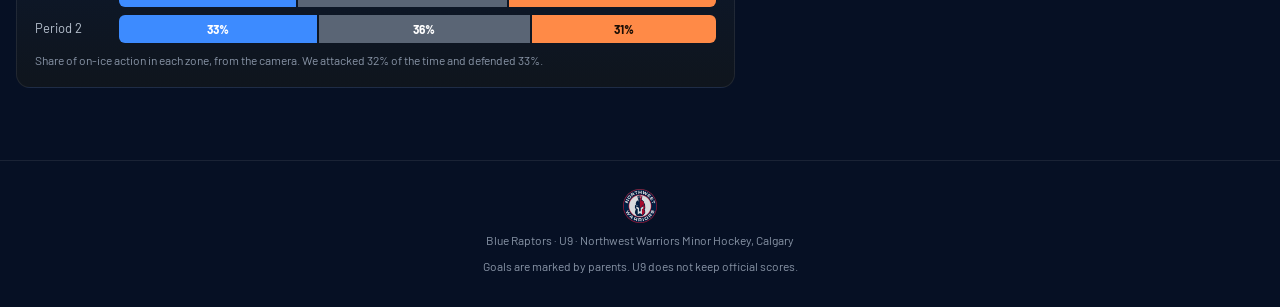
==== commit b698f703: "Remove the in-their-end percentage cards from the game summary and home page Co-Authored-By: Claude " ====
--- a/game.html
+++ b/game.html
@@ -10,7 +10,7 @@
 <link rel="preconnect" href="https://fonts.googleapis.com">
 <link rel="preconnect" href="https://fonts.gstatic.com" crossorigin>
 <link rel="stylesheet" href="https://fonts.googleapis.com/css2?family=Barlow+Condensed:wght@500;600;700;800&amp;family=Barlow:wght@400;500;600;700&amp;display=swap">
-<link rel="stylesheet" href="css/style.css?v=20261025b">
+<link rel="stylesheet" href="css/style.css?v=20261025d">
 </head>
 <body class="page-game">
 <header class="site-header">
@@ -71,7 +71,6 @@
     <div class="wrap-wide">
       <section class="card section summary-card" aria-labelledby="sum-h">
         <h2 id="sum-h">Game summary</h2>
-        <div class="tiles analytics" id="sum-tiles"></div>
         <p class="summary-text" id="game-sub"></p>
       </section>
       <div class="analytics">
@@ -109,7 +108,7 @@
   <span>Blue Raptors &middot; U9 &middot; Northwest Warriors Minor Hockey, Calgary</span>
   <span>Goals are marked by parents. U9 does not keep official scores.</span>
 </footer>
-<script src="js/common.js?v=20261025b"></script>
-<script src="js/game.js?v=20261025b"></script>
+<script src="js/common.js?v=20261025d"></script>
+<script src="js/game.js?v=20261025d"></script>
 </body>
 </html>
--- a/css/style.css
+++ b/css/style.css
@@ -456,4 +456,4 @@
 .tagbar .hint { flex-basis: 100%; font-size: 12px; color: var(--muted); }
 
 /* Games without pixel-movement data: no pressure / zone panels or zone tile. */
-.no-activity .game-layout, .no-activity #sum-tiles { display: none; }
+.no-activity .game-layout { display: none; }
